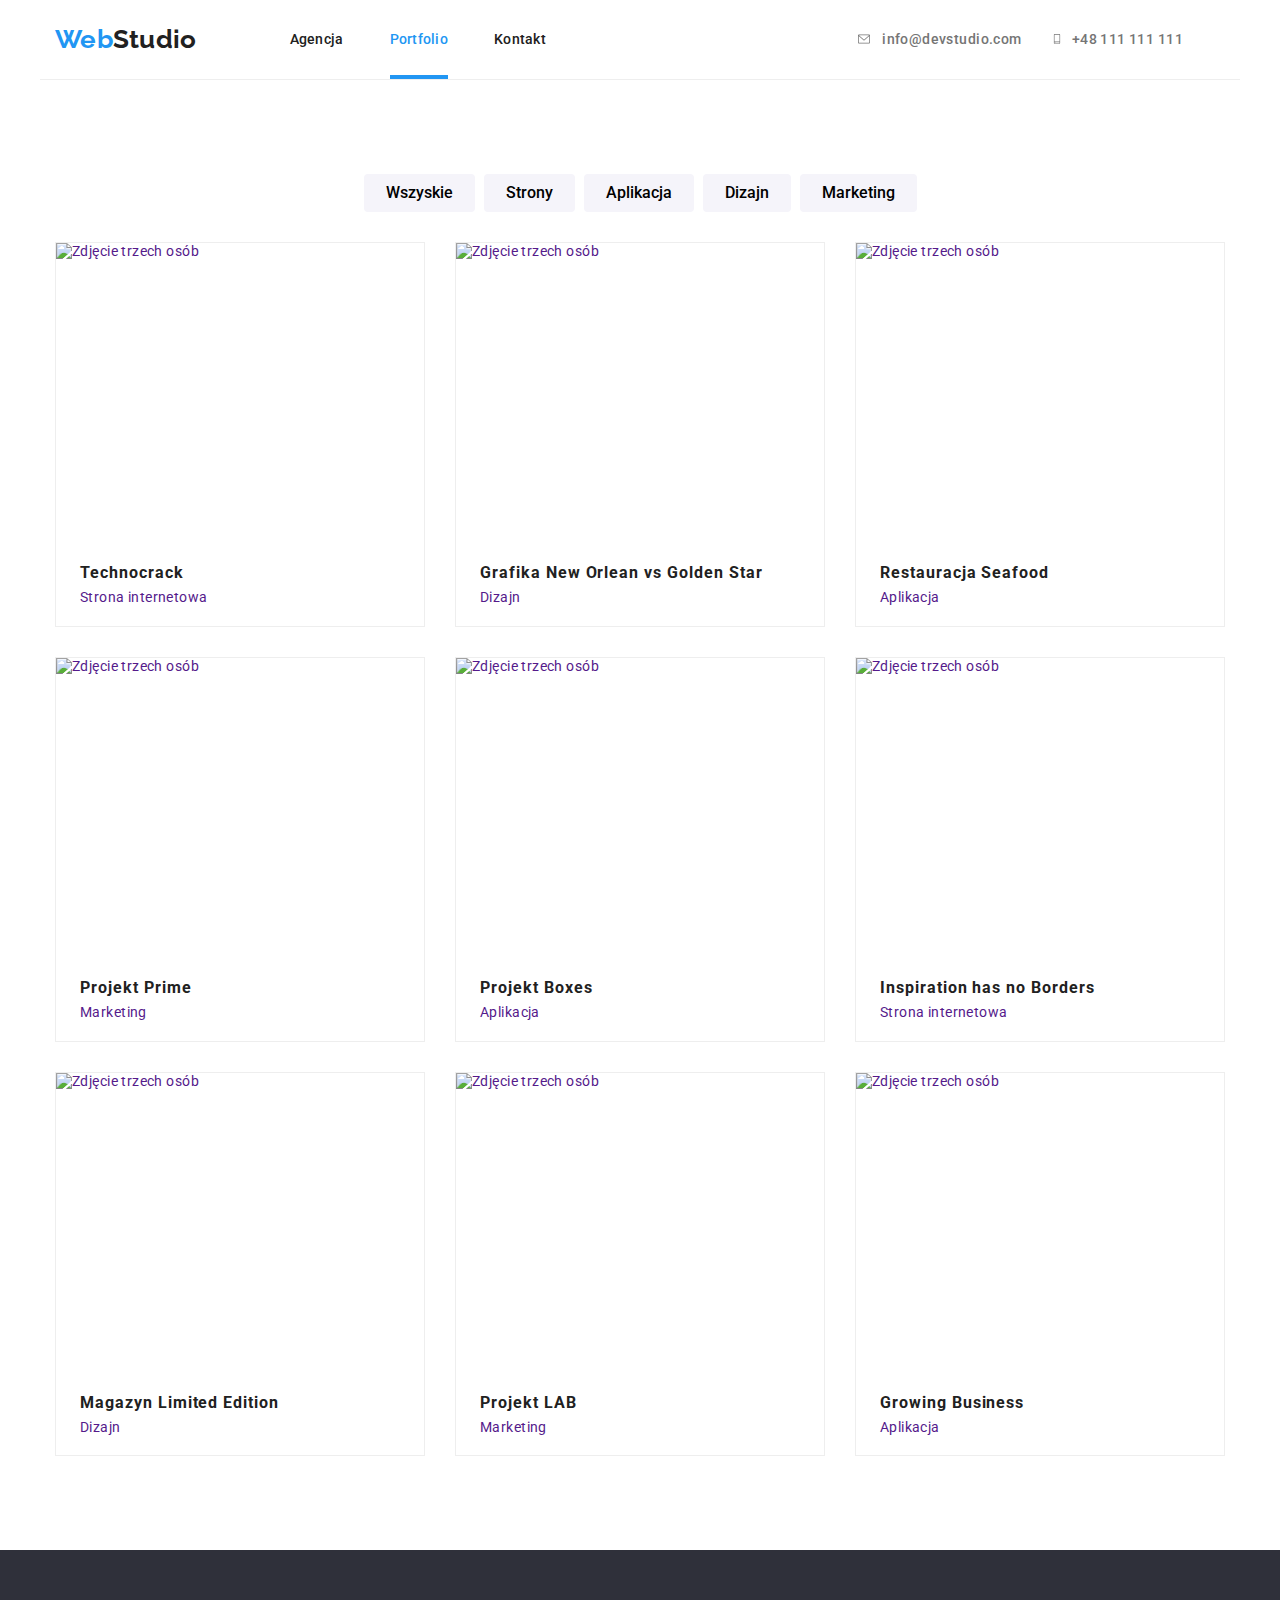
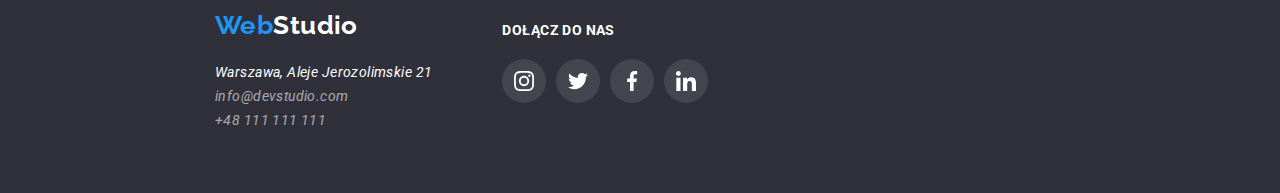
==== portfolio.html @ b37c8718 "Howe Work 5" ====
<!DOCTYPE html>
<html lang="pl">

<head>
    <meta charset="UTF-8">
    <meta http-equiv="X-UA-Compatible" content="IE=edge">
    <meta name="viewport" content="width=device-width, initial-scale=1.0">
    <title>Portfolio</title>
    <!--Style connection-->
    <link
        href="https://fonts.googleapis.com/css2?family=Raleway:wght@700&family=Roboto:wght@400;500;700;900&display=swap"
        rel="stylesheet">
    <link rel="stylesheet"
        href="https://cdnjs.cloudflare.com/ajax/libs/modern-normalize/1.0.0/modern-normalize.min.css" />
    <link rel="stylesheet" href="./css/style.css" type="text/css">

    <link rel="preconnect" href="https://fonts.gstatic.com">
</head>

<body>
    <header class="container header">
        <nav class="navigation">
            <a href="./index.html" class="logo title"><span class="active-text">Web</span>Studio</a>
            <ul class="add-flex">
                <li><a href="index.html" class="link">Agencja</a></li>
                <li><a href="./portfolio.html" class="link active-text">Portfolio</a></li>
                <li><a href="" class="link">Kontakt</a></li>
            </ul>
        </nav>
        <ul class="contact">
            <li>
                <a href="mailto:info@devstudio.com" class="contact-info">
                    <svg width="16px" height="12px" class="contact-icon">
                        <use href="./images/icons.svg/symbol-defs.svg#icon-envelope"></use>
                    </svg>
                    <p>info@devstudio.com</p>
                </a>
            </li>
            <li>
                <a href="tel:+48111111111" class="contact-info">
                    <svg width="10px" height="16px" class="contact-icon">
                        <use href="./images/icons.svg/symbol-defs.svg#icon-smartphone"></use>
                    </svg>
                    <p>+48 111 111 111</p>
                </a>
            </li>
        </ul>
    </header>
    <main class="container">
        <div class="filters">
            <ul class="add-flex">
                <li class="list-element"><button type="button" class="button">Wszyskie</button></li>
                <li class="list-element"><button type="button" class="button">Strony</button></li>
                <li class="list-element"><button type="button" class="button">Aplikacja</button></li>
                <li class="list-element"><button type="button" class="button">Dizajn</button></li>
                <li class="list-element"><button type="button" class="button">Marketing</button></li>
            </ul>
        </div>
        <div>
            <ul class="portfolio">
                <li class="project">
                    <a href="" class="link">
                        <div class="project-picture">
                            <img src="./images/Portfolio.html/technocrack.jpg" alt="Zdjęcie trzech osób" width="370px"
                            height=" 294px">
                            <p class="project-picture-description">Technocrack jest popularną platformą wykorzystywaną do rozpowszechniania koronawirusa. Firmy wykorzystują tę platformę
                            do celów szpiegowskich i ataków na niezabezpieczone serwery konkurencji</p>
                        </div>
                        <div class="feature">    
                            <h2 class="title">Technocrack</h2>
                            <p>Strona internetowa</p>
                        </div>
                    </a>
                </li>
                <li class="project">
                    <a href="" class="link">    
                        <div class="project-picture">                
                            <img src="./images/Portfolio.html/new-orlan.jpg" alt="Zdjęcie trzech osób" width="370px"
                            height=" 294px">
                            <p class="project-picture-description">Technocrack jest popularną platformą wykorzystywaną do rozpowszechniania
                                koronawirusa. Firmy wykorzystują tę platformę
                                do celów szpiegowskich i ataków na niezabezpieczone serwery konkurencji</p>
                        </div>
                        <div class="feature">    
                            <h2 class="title">Grafika New Orlean vs Golden Star</h2>
                            <p>Dizajn</p>
                        </div>
                    </a>                
                </li>
                <li class="project">
                    <a href="" class="link">
                        <div class="project-picture">
                            <img src="./images/Portfolio.html/seafood.jpg" alt="Zdjęcie trzech osób" width="370px"
                            height=" 294px">
                            <p class="project-picture-description">Technocrack jest popularną platformą wykorzystywaną do rozpowszechniania
                                koronawirusa. Firmy wykorzystują tę platformę
                                do celów szpiegowskich i ataków na niezabezpieczone serwery konkurencji</p>
                        </div>
                        <div class="feature">
                            <h2 class="title">Restauracja Seafood</h2>
                            <p>Aplikacja</p>
                        </div>
                    </a>
                </li>
                <li class="project">
                    <a href="" class="link">
                        <div class="project-picture">
                            <img src="./images/Portfolio.html/project-prime.jpg" alt="Zdjęcie trzech osób" width="370px"
                            height=" 294px">
                            <p class="project-picture-description">Technocrack jest popularną platformą wykorzystywaną do rozpowszechniania
                                koronawirusa. Firmy wykorzystują tę platformę
                                do celów szpiegowskich i ataków na niezabezpieczone serwery konkurencji</p>
                        </div>
                        <div class="feature">
                            <h2 class="title">Projekt Prime</h2>
                            <p>Marketing</p>
                        </div>
                    </a>
                </li>
                <li class="project">
                    <a href="" class="link">
                        <div class="project-picture">
                            <img src="./images/Portfolio.html/project-boxes.jpg" alt="Zdjęcie trzech osób" width="370px"
                            height=" 294px">
                            <p class="project-picture-description">Technocrack jest popularną platformą wykorzystywaną do rozpowszechniania
                                koronawirusa. Firmy wykorzystują tę platformę
                                do celów szpiegowskich i ataków na niezabezpieczone serwery konkurencji</p>
                        </div>
                        <div class="feature">
                            <h2 class="title">Projekt Boxes</h2>
                            <p>Aplikacja</p>
                        </div>
                    </a>
                </li>
                <li class="project">
                    <a href="" class="link">
                        <div class="project-picture">
                            <img src="./images/Portfolio.html/inspiration.jpg" alt="Zdjęcie trzech osób" width="370px"
                            height=" 294px">
                            <p class="project-picture-description">Technocrack jest popularną platformą wykorzystywaną do rozpowszechniania
                                koronawirusa. Firmy wykorzystują tę platformę
                                do celów szpiegowskich i ataków na niezabezpieczone serwery konkurencji</p>
                        </div>
                        <div class="feature">
                            <h2 class="title">Inspiration has no Borders</h2>
                            <p>Strona internetowa</p>
                        </div>
                    </a>
                </li>
                <li class="project">
                    <a href="" class="link">
                        <div class="project-picture">
                        <img src="./images/Portfolio.html/magazine.jpg" alt="Zdjęcie trzech osób" width="370px"
                            height=" 294px">
                            <p class="project-picture-description">Technocrack jest popularną platformą wykorzystywaną do rozpowszechniania
                                koronawirusa. Firmy wykorzystują tę platformę
                                do celów szpiegowskich i ataków na niezabezpieczone serwery konkurencji</p>
                        </div>
                        <div class="feature">
                            <h2 class="title">Magazyn Limited Edition</h2>
                            <p>Dizajn</p>
                        </div>
                    </a>
                </li>
                <li class="project">
                    <a href="" class="link">
                        <div class="project-picture">
                        <img src="./images/Portfolio.html/project-lab.jpg" alt="Zdjęcie trzech osób" width="370px"
                            height=" 294px">
                            <p class="project-picture-description">Technocrack jest popularną platformą wykorzystywaną do rozpowszechniania
                                koronawirusa. Firmy wykorzystują tę platformę
                                do celów szpiegowskich i ataków na niezabezpieczone serwery konkurencji</p>
                        </div>
                        <div class="feature">
                            <h2 class="title">Projekt LAB</h2>
                            <p>Marketing</p>
                        </div>
                    </a>
                </li>
                <li class="project">
                    <a href="" class="link">
                        <div class="project-picture">
                        <img src="./images/Portfolio.html/growing-business.jpg" alt="Zdjęcie trzech osób" width="370px"
                            height=" 294px">
                            <p class="project-picture-description">Technocrack jest popularną platformą wykorzystywaną do rozpowszechniania
                                koronawirusa. Firmy wykorzystują tę platformę
                                do celów szpiegowskich i ataków na niezabezpieczone serwery konkurencji</p>
                        </div>
                        <div class="feature">
                            <h2 class="title">Growing Business</h2>
                            <p>Aplikacja</p>
                        </div>
                    </a>
                </li>
            </ul>
        </div>
    </main>
    <footer class="container footer">
        <div>
            <a href="./index.html" class="logo title"><span class="active-text">Web</span>Studio</a>
            <address class="address">
                Warszawa, Aleje Jerozolimskie 21
            </address>
            <address class="contact">
                <a href="mailto:info@devstudio.com" class="element">info@devstudio.com</a>
                <a href="tel:+48111111111" class="element">+48 111 111 111</a>
            </address>
        </div>
        <div class="invitation">
            <p class="title">DOŁĄCZ DO NAS</p>
            <ul class="add-flex">
                <li class="social-media">
                    <a href="" class="svg">
                        <svg width="20" height="20">
                            <use href="./images/icons.svg/symbol-defs.svg#icon-instagram"></use>
                        </svg>
                    </a>
                </li>
                <li class="social-media">
                    <a href="" class="svg">
                        <svg width="20" height="20">
                            <use href="./images/icons.svg/symbol-defs.svg#icon-twitter"></use>
                        </svg>
                    </a>
                </li>
                <li class="social-media">
                    <a href="" class="svg">
                        <svg width="20" height="20">
                            <use href="./images/icons.svg/symbol-defs.svg#icon-facebook"></use>
                        </svg>
                    </a>
                </li>
                <li class="social-media">
                    <a href="" class="svg">
                        <svg width="20" height="20">
                            <use href="./images/icons.svg/symbol-defs.svg#icon-linkedin"></use>
                        </svg>
                    </a>
                </li>
            </ul>
        </div>
    </footer>
</body>

</html>
---- css/style.css ----
:root {
  --primary-text-color: #757575;
  --primary-title-text-color: #ffffff;
  --second-title-text-color: #212121;
  --accent-text-color: #2196f3;
  --footer-adress-text-color: rgba(255, 255, 255, 0.6);
  --accent-background-color: #2196f3;
  --description-picture-background-color: rgba(47, 48, 58, 0.8);
  --section-background-color: #f5f4fa;
  --object-bg-color: #fff;
  --footer-background-color: #2f303a;
  --footer-social-media-color: rgba(255, 255, 255, 0.1);
  --accent-button-color: #2196f3;
  --button-color: #f5f4fa;
  --hero-overlay-color: rgba(47, 48, 58, 0.4);
  --icon-color: #afb1b8;
  --border-color: #eeeeee;
  --main-font: Roboto;
  --logo-font: Raleway;
  --transition-duration: 250ms;
  --transition-timing-function: cubic-bezier(0.4, 0, 0.2, 1);
}
body {
  font-family: var(--main-font), sans-serif;
  letter-spacing: 0.03em;
  font-size: 14px;
  line-height: 1.2;

  color: var(--primary-text-color);
}

a {
  text-decoration: none;
}

h1,
h2,
h3,
h4,
h5,
h6,
p,
ul {
  margin-top: 0;
  margin-bottom: 0;
  padding: 0;
  list-style: none;
}

/* Elements */

.container {
  width: 1200px;
  padding-left: 15px;
  padding-right: 15px;
  margin-left: auto;
  margin-right: auto;
}

.add-flex {
  display: flex;
  justify-content: center;
}

.title {
  font-weight: bold;
  color: var(--second-title-text-color);
}

.logo {
  font-family: var(--logo-font), sans-serif;
  font-size: 26px;
}

.active-text {
  color: var(--accent-text-color);
}

/* Header */

.header {
  display: flex;
  height: 80px;
  align-items: center;

  border-bottom-width: 1px;
  border-bottom-style: solid;
  border-bottom-color: var(--border-color);
}

/* Navigation */

.navigation {
  display: flex;
  align-items: center;
  letter-spacing: 0.02em;
}

.navigation .logo {
  margin-right: 93px;
}

.navigation .link {
  margin-right: 46px;

  font-weight: 500;
  color: var(--second-title-text-color);

  transition-property: color;
  transition-duration: var(--transition-duration);
  transition-timing-function: var(--transition-timing-function);
}

.link.active-text {
  position: relative;
  color: var(--accent-text-color);
}

.link.active-text::after {
  position: absolute;
  bottom: -32px;
  left: 0;

  content: '';
  display: inline-block;
  width: 100%;
  height: 4px;

  background-color: var(--accent-background-color);
}

/* Contact */

.header .contact {
  display: flex;
  margin: auto;
  margin-right: 12px;
}

.contact-info {
  display: flex;
  align-items: center;
  margin-right: 30px;

  font-weight: 500;
  color: var(--primary-text-color);
  fill: var(--primary-text-color);

  transition-property: color, fill;
  transition-duration: var(--transition-duration);
  transition-timing-function: var(--transition-timing-function);
}

.contact-icon {
  margin-right: 10px;
}

.contact-info:hover,
.contact-info:focus,
.navigation .link:hover,
.navigation .link:focus {
  color: var(--accent-text-color);
  fill: var(--accent-text-color);
  cursor: pointer;
}

/* HERO Section */

.hero {
  width: 1600px;
  padding-top: 200px;
  padding-bottom: 200px;

  text-align: center;

  background-image: linear-gradient(
      to right,
      rgba(47, 48, 58, 0.4),
      rgba(47, 48, 58, 0.4)
    ),
    url('../images/index.html/hero-picture.jpg');
}

.hero-title {
  width: 696px;
  margin-bottom: 30px;
  margin-left: auto;
  margin-right: auto;

  font-weight: 900;
  font-size: 44px;
  line-height: 1.36;
  letter-spacing: 0.06em;

  text-transform: uppercase;
  color: var(--primary-title-text-color);
}

/* button */

.button {
  display: inline-block;
  border-radius: 4px;

  transition-property: color, background-color, box-shadow;
  transition-duration: var(--transition-duration);
  transition-timing-function: var(--transition-timing-function);
}

.hero > .button {
  padding: 10px 41px;

  font-weight: 700;
  font-size: 16px;
  line-height: 1.87;
  box-shadow: 0px 4px 4px rgba(0, 0, 0, 0.15);

  color: var(--primary-title-text-color);
  background-color: var(--accent-button-color);
}

.filters .button:hover,
.filters .button:focus,
.button:hover,
.button:focus {
  cursor: pointer;
  color: var(--primary-title-text-color);
  background-color: var(--accent-button-color);
  box-shadow: 0px 3px 1px rgba(0, 0, 0, 0.1), 0px 1px 2px rgba(0, 0, 0, 0.08),
    0px 2px 2px rgba(0, 0, 0, 0.12);
}

/* Description section */

.description {
  margin-top: 94px;
  margin-bottom: 94px;
}

.description .title {
  margin-bottom: 10px;
  text-transform: uppercase;
}

.description .list {
  margin-right: 30px;
}

.description .icon {
  width: 270px;
  height: 120px;
  padding: 25px 100px;
  margin-bottom: 30px;
  border-radius: 4px;
  background-color: var(--section-background-color);
}

.description .text {
  line-height: 1.71;
}

/* Work Examples Section */

.work {
  margin-bottom: 94px;
  text-align: center;
}

.container > .title {
  margin-bottom: 50px;
  font-size: 36px;
}

.work .list {
  position: relative;
  z-index: -10;
}

.work .list:not(:last-child) {
  margin-right: 30px;
}

.work .text {
  position: absolute;
  bottom: 0;

  width: 100%;
  padding-top: 27px;
  padding-bottom: 27px;

  text-transform: uppercase;
  text-align: center;
  font-weight: bold;

  color: var(--primary-title-text-color);
  background-color: var(--description-picture-background-color);
}

/* Team Section */

.team {
  width: 1600px;
  padding-top: 94px;
  padding-bottom: 94px;

  text-align: center;
  background-color: var(--section-background-color);
}

.team .list {
  box-shadow: 0px 1px 3px rgba(0, 0, 0, 0.12), 0px 1px 1px rgba(0, 0, 0, 0.14),
    0px 2px 1px rgba(0, 0, 0, 0.2);
  border-radius: 0px 0px 4px 4px;
  background-color: var(--object-bg-color);
}

.team .list:not(:last-child) {
  margin-right: 30px;
}

.team .name {
  margin-top: 30px;
  margin-bottom: 10px;

  font-weight: 500px;
  color: var(--second-title-text-color);
}

.social-media-list {
  margin-bottom: 30px;
  margin-top: 16px;
}
.social-media:not(:last-child) {
  margin-right: 10px;
}

.social-media > .svg:hover,
.social-media > .svg:focus {
  background-color: var(--accent-background-color);
  fill: var(--object-bg-color);
}

.social-media > .svg {
  display: block;
  align-items: center;
  width: 44px;
  height: 44px;
  border-radius: 50%;

  padding: 12px;
  fill: var(--icon-color);

  transition-property: background-color, fill;
  transition-duration: var(--transition-duration);
  transition-timing-function: var(--transition-timing-function);
}

/* Customer Section */

.customers {
  text-align: center;
  margin-top: 94px;
  margin-bottom: 94px;
}

.customers .list:not(:last-child) {
  margin-right: 30px;
}

.customers .svg {
  display: inline-block;
  justify-content: center;
  align-items: center;

  width: 170px;
  height: 92px;
  padding: 16px 32px;

  fill: var(--icon-color);

  border: 1px solid #afb1b8;
  border-radius: 4px;

  transition-property: fill, border;
  transition-duration: var(--transition-duration);
  transition-timing-function: var(--transition-timing-function);
}

.customers .svg:hover,
.customers .svg:focus {
  fill: var(--accent-button-color);
  border: 1px solid var(--accent-button-color);
}

/* Footer */

.footer {
  display: flex;
  width: 1600px;
  padding: 60px 215px;
  background-color: var(--footer-background-color);
}

.footer .logo {
  margin-bottom: 20px;
  font-weight: bold;
  font-size: 26px;
  color: var(--primary-title-text-color);
}

.footer .address {
  line-height: 1.71;
  margin-top: 20px;
  color: var(--primary-title-text-color);
}

.footer .contact {
  display: inline-flex;
  flex-direction: column;
  line-height: 1.71;
}

.contact .element {
  color: var(--footer-adress-text-color);

  transition-property: color;
  transition-duration: var(--transition-duration);
  transition-timing-function: var(--transition-timing-function);
}

.contact .element:hover,
.contact .element:focus {
  color: var(--accent-text-color);
}

.invitation {
  margin-top: 12px;
  margin-left: 70px;
}

.invitation .title {
  margin-bottom: 20px;

  font-weight: bold;
  color: var(--primary-title-text-color);
}

.invitation .svg {
  fill: var(--object-bg-color);
  background-color: var(--footer-social-media-color);
}

/* modal window */

.backdrop {
  position: fixed;
  top: 0;
  left: 0;

  width: 100%;
  height: 100%;

  opacity: 1;
  background-color: rgba(0, 0, 0, 0.2);

  transition: opacity var(--transition-duration)
    var(--transition-timing-function);
}

.backdrop.is-hidden {
  opacity: 0;
  pointer-events: none;
}

.backdrop.is-hidden .form {
  transform: translate(-50%, -50%) scale(0.7);
}

.form {
  position: absolute;
  top: 50%;
  left: 50%;
  transform: translate(-50%, -50%);

  min-width: 500px;
  min-height: 550px;
  padding: 15px;

  box-shadow: 0px 1px 3px rgba(0, 0, 0, 0.12), 0px 1px 1px rgba(0, 0, 0, 0.14),
    0px 2px 1px rgba(0, 0, 0, 0.2);
  border-radius: 4px;
  background-color: var(--object-bg-color);

  transform: translate(-50%, -50%) scale(1.1);
  transition: transform var(--transition-duration)
    var(--transition-timing-function);
}

.close-button {
  position: absolute;
  top: 8px;
  right: 8px;

  display: inline-block;
  align-items: center;

  width: 30px;
  height: 30px;
  border-radius: 50%;
  padding: 6px;

  border: 1px solid rgba(0, 0, 0, 0.1);
  background-color: var(--object-bg-color);

  box-shadow: none;

  transition-property: box-shadow;
  transition-duration: var(--transition-duration);
  transition-timing-function: var(--transition-timing-function);
}

.close-button:hover,
.close-button:focus {
  box-shadow: 0px 1px 3px rgba(0, 0, 0, 0.12), 0px 1px 1px rgba(0, 0, 0, 0.14),
    0px 2px 1px rgba(0, 0, 0, 0.2);
  cursor: pointer;
}

/* Portfolio */

/* Filters */

.filters {
  margin-top: 94px;
  margin-bottom: 30px;
}

.filters .button {
  padding: 6px 22px;
  text-align: center;
  background-color: var(--section-background-color);
  border: none;

  font-weight: 500;
  font-size: 16px;
  line-height: 1.62;
}

.filters .list-element:not(:last-child) {
  margin-right: 9px;
}

/* Projects */

.portfolio {
  display: flex;
  flex-wrap: wrap;
  margin-bottom: 94px;
}

.portfolio .project {
  position: relative;
  width: calc((100% - 60px) / 3);
  border: 1px solid var(--border-color);

  box-shadow: none;

  transition-property: box-shadow;
  transition-duration: var(--transition-duration);
  transition-timing-function: var(--transition-timing-function);
}

.portfolio .project:not(:nth-child(3n)) {
  margin-right: 30px;
}

.portfolio .project:not(:nth-child(n + 7)) {
  margin-bottom: 30px;
}

.portfolio .project:hover,
.portfolio .project:focus {
  box-shadow: 0px 1px 1px rgba(0, 0, 0, 0.12), 0px 4px 4px rgba(0, 0, 0, 0.06),
    1px 4px 6px rgba(0, 0, 0, 0.16);
}

.project-picture {
  position: relative;
  overflow: hidden;

  height: 294px;
}

.project .feature {
  margin: 20px 24px;
}

.project .title {
  font-size: 16px;
  line-height: 2;
  letter-spacing: 0.06em;
  text-transform: none;
}

.project-picture-description {
  position: absolute;
  top: 0;
  left: 0;

  margin: 0;
  padding: 51px 45px 50px 24px;

  border: none;
  font-size: 18px;
  line-height: 1.56;

  color: var(--primary-title-text-color);
  background-color: rgba(33, 150, 243, 0.9);

  transform: translateY(100%);

  transition-property: transform;
  transition-duration: var(--transition-duration);
  transition-timing-function: var(--transition-timing-function);
}

.project .link:hover .project-picture-description {
  transform: translateY(0);
}
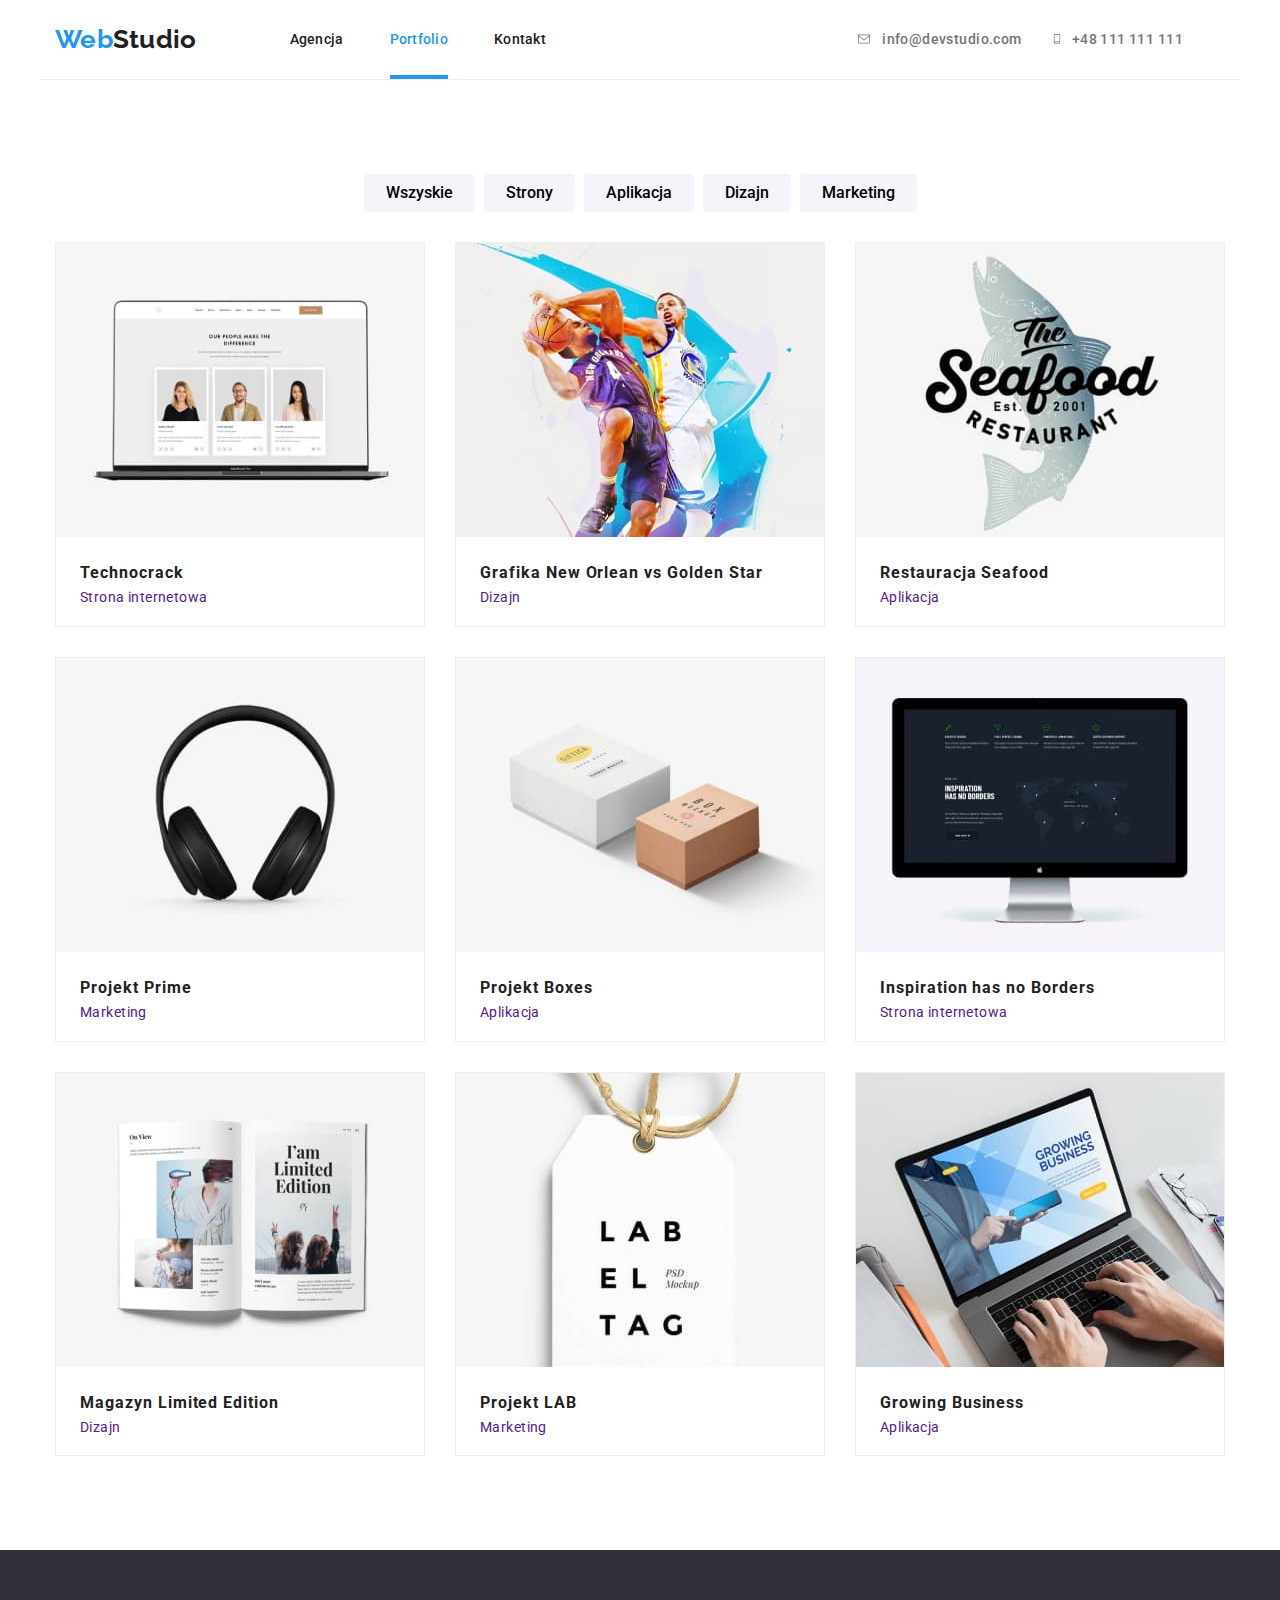
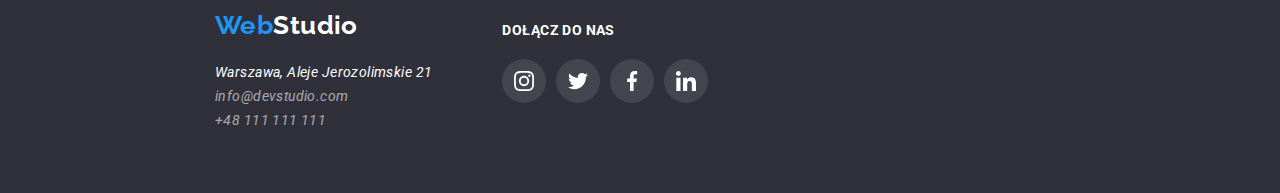
==== commit c8ccd71c: "Update portfolio.html" ====
--- a/portfolio.html
+++ b/portfolio.html
@@ -61,7 +61,7 @@
                 <li class="project">
                     <a href="" class="link">
                         <div class="project-picture">
-                            <img src="./images/Portfolio.html/technocrack.jpg" alt="Zdjęcie trzech osób" width="370px"
+                            <img src="./images/portfolio.html/technocrack.jpg" alt="Zdjęcie trzech osób" width="370px"
                             height=" 294px">
                             <p class="project-picture-description">Technocrack jest popularną platformą wykorzystywaną do rozpowszechniania koronawirusa. Firmy wykorzystują tę platformę
                             do celów szpiegowskich i ataków na niezabezpieczone serwery konkurencji</p>
@@ -75,7 +75,7 @@
                 <li class="project">
                     <a href="" class="link">    
                         <div class="project-picture">                
-                            <img src="./images/Portfolio.html/new-orlan.jpg" alt="Zdjęcie trzech osób" width="370px"
+                            <img src="./images/portfolio.html/new-orlan.jpg" alt="Zdjęcie trzech osób" width="370px"
                             height=" 294px">
                             <p class="project-picture-description">Technocrack jest popularną platformą wykorzystywaną do rozpowszechniania
                                 koronawirusa. Firmy wykorzystują tę platformę
@@ -90,7 +90,7 @@
                 <li class="project">
                     <a href="" class="link">
                         <div class="project-picture">
-                            <img src="./images/Portfolio.html/seafood.jpg" alt="Zdjęcie trzech osób" width="370px"
+                            <img src="./images/portfolio.html/seafood.jpg" alt="Zdjęcie trzech osób" width="370px"
                             height=" 294px">
                             <p class="project-picture-description">Technocrack jest popularną platformą wykorzystywaną do rozpowszechniania
                                 koronawirusa. Firmy wykorzystują tę platformę
@@ -105,7 +105,7 @@
                 <li class="project">
                     <a href="" class="link">
                         <div class="project-picture">
-                            <img src="./images/Portfolio.html/project-prime.jpg" alt="Zdjęcie trzech osób" width="370px"
+                            <img src="./images/portfolio.html/project-prime.jpg" alt="Zdjęcie trzech osób" width="370px"
                             height=" 294px">
                             <p class="project-picture-description">Technocrack jest popularną platformą wykorzystywaną do rozpowszechniania
                                 koronawirusa. Firmy wykorzystują tę platformę
@@ -120,7 +120,7 @@
                 <li class="project">
                     <a href="" class="link">
                         <div class="project-picture">
-                            <img src="./images/Portfolio.html/project-boxes.jpg" alt="Zdjęcie trzech osób" width="370px"
+                            <img src="./images/portfolio.html/project-boxes.jpg" alt="Zdjęcie trzech osób" width="370px"
                             height=" 294px">
                             <p class="project-picture-description">Technocrack jest popularną platformą wykorzystywaną do rozpowszechniania
                                 koronawirusa. Firmy wykorzystują tę platformę
@@ -135,7 +135,7 @@
                 <li class="project">
                     <a href="" class="link">
                         <div class="project-picture">
-                            <img src="./images/Portfolio.html/inspiration.jpg" alt="Zdjęcie trzech osób" width="370px"
+                            <img src="./images/portfolio.html/inspiration.jpg" alt="Zdjęcie trzech osób" width="370px"
                             height=" 294px">
                             <p class="project-picture-description">Technocrack jest popularną platformą wykorzystywaną do rozpowszechniania
                                 koronawirusa. Firmy wykorzystują tę platformę
@@ -150,7 +150,7 @@
                 <li class="project">
                     <a href="" class="link">
                         <div class="project-picture">
-                        <img src="./images/Portfolio.html/magazine.jpg" alt="Zdjęcie trzech osób" width="370px"
+                        <img src="./images/portfolio.html/magazine.jpg" alt="Zdjęcie trzech osób" width="370px"
                             height=" 294px">
                             <p class="project-picture-description">Technocrack jest popularną platformą wykorzystywaną do rozpowszechniania
                                 koronawirusa. Firmy wykorzystują tę platformę
@@ -165,7 +165,7 @@
                 <li class="project">
                     <a href="" class="link">
                         <div class="project-picture">
-                        <img src="./images/Portfolio.html/project-lab.jpg" alt="Zdjęcie trzech osób" width="370px"
+                        <img src="./images/portfolio.html/project-lab.jpg" alt="Zdjęcie trzech osób" width="370px"
                             height=" 294px">
                             <p class="project-picture-description">Technocrack jest popularną platformą wykorzystywaną do rozpowszechniania
                                 koronawirusa. Firmy wykorzystują tę platformę
@@ -180,7 +180,7 @@
                 <li class="project">
                     <a href="" class="link">
                         <div class="project-picture">
-                        <img src="./images/Portfolio.html/growing-business.jpg" alt="Zdjęcie trzech osób" width="370px"
+                        <img src="./images/portfolio.html/growing-business.jpg" alt="Zdjęcie trzech osób" width="370px"
                             height=" 294px">
                             <p class="project-picture-description">Technocrack jest popularną platformą wykorzystywaną do rozpowszechniania
                                 koronawirusa. Firmy wykorzystują tę platformę
@@ -242,4 +242,4 @@
     </footer>
 </body>
 
-</html>+</html>
